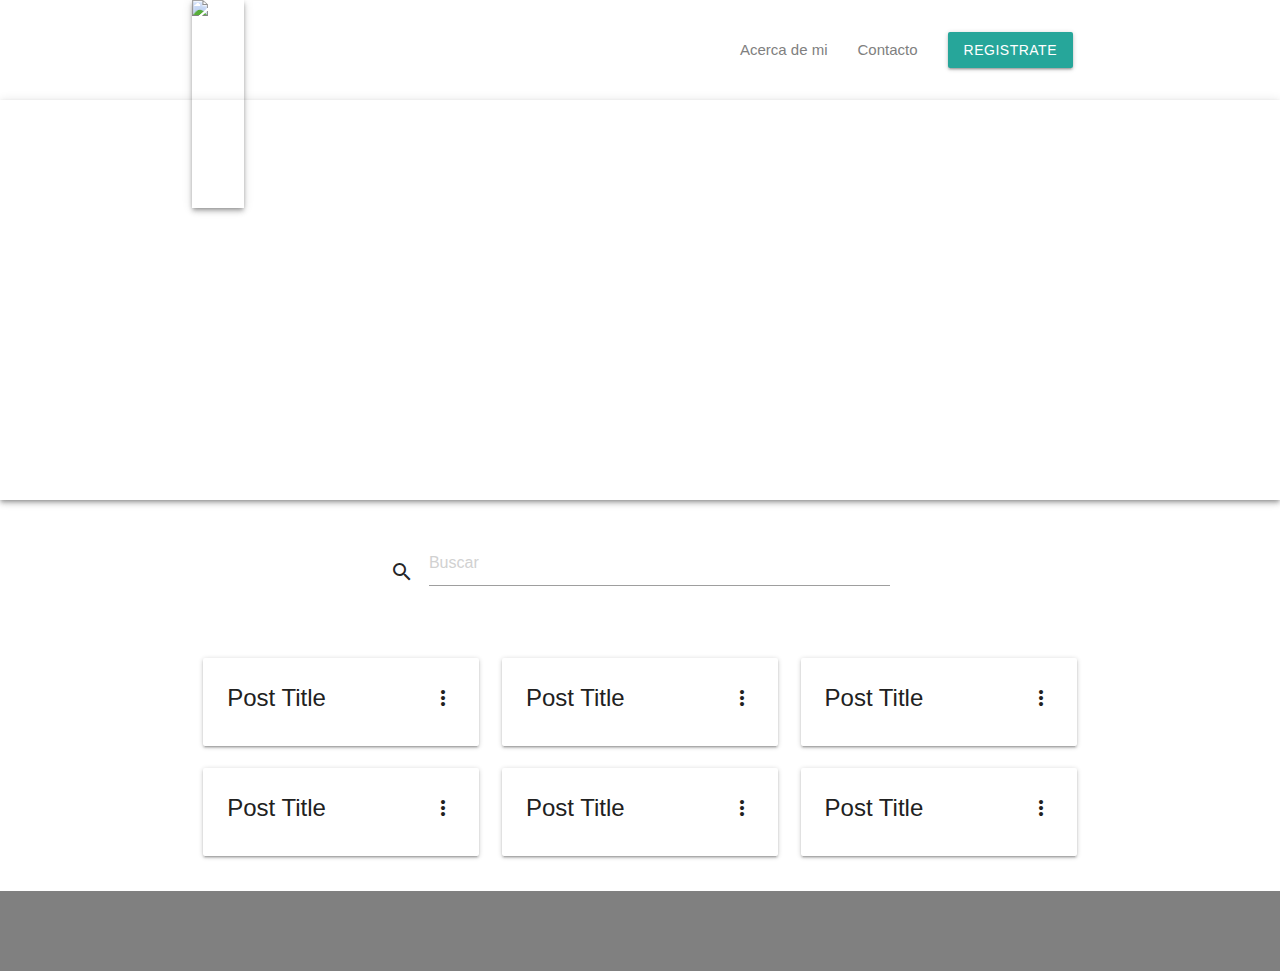
==== index.html @ 80a78614 "Update url register" ====
<!DOCTYPE html>
<html lang="es">
    <head>
        <meta charset="UTF-8">
        <meta name="viewport" content="width=device-width, initial-scale=1.0">
        <meta http-equiv="X-UA-Compatible" content="ie=edge">
        <title>Blog Personal</title>
        <!--Import Google Icon Font-->
        <link href="https://fonts.googleapis.com/icon?family=Material+Icons" rel="stylesheet">
        <!-- Compiled and minified CSS -->
        <link rel="stylesheet" href="https://cdnjs.cloudflare.com/ajax/libs/materialize/1.0.0/css/materialize.min.css">
        <link rel="stylesheet" href="css/estilos.css">
    </head>
    <body>

        <i class="icon-menu burger-button" id="burger-menu"></i> 

        <header>
            <nav class="container">
                <a href="" class="brand-logo valign-wrapper">
                    <img class="responsive-img left z-depth-2" src="assets/img/Logo.jpg" alt="logo del blog">
                </a>
                <ul class="right valign-wrapper">
                    <li>
                        <a href="">Acerca de mi</a>
                    </li>
                    <li>
                        <a href="">Contacto</a>
                    </li>
                    <li>
                        <a class="btn" href="registro.html">Registrate</a>
                    </li>
                </ul>
            </nav>
            <section class="header-main-pic z-depth-2"></section>
        </header>
        <main class="container">
            <section>
                <div class="section">
                    <div class="row">
                        <div class="col m7 input-field input-container">
                            <i class="material-icons">search</i>
                            <input id="search" type="text" placeholder="Buscar">
                        </div>
                    </div>
                </div>
            </section>
            <section>
                <div class="row">
                    <article class="col s12 m6 l4">
                        <div class="card">
                            <div class="card-image waves-effect waves-block waves-light">
                                <img class="activator" src="assets/img/card1.jpg" alt="">
                            </div>
                            <div class="card-content">
                                <span class="card-title grey-text activator text-darken-4">Post Title<i class="material-icons right">more_vert</i></span>
                            </div>
                            <div class="card-reveal icon-close">
                                <span class="card-title grey-text text-darken-4">Post Title <i class="material-icons right">close</i></span>
                                <p>Lorem ipsum dolor sit amet, consectetur adipisicing elit. Inventore sit, consequatur atque unde laudantium incidunt dicta voluptatem similique cum tempora et nulla alias ea eius reiciendis odio maiores. Recusandae, laborum!</p>
                                <a class="waves-effect waves-teal btn-flat teal lighten-5 right" href="post.html">Ir</a>
                            </div>
                        </div>
                    </article>
                    <article class="col s12 m6 l4">
                        <div class="card">
                            <div class="card-image waves-effect waves-block waves-light">
                                <img class="activator" src="assets/img/card2.jpg" alt="">
                            </div>
                            <div class="card-content">
                                <span class="card-title grey-text activator text-darken-4">Post Title<i class="material-icons right">more_vert</i></span>
                            </div>
                            <div class="card-reveal icon-close">
                                <span class="card-title grey-text text-darken-4">Post Title <i class="material-icons right">close</i></span>
                                <p>Lorem ipsum dolor sit amet, consectetur adipisicing elit. Inventore sit, consequatur atque unde laudantium incidunt dicta voluptatem similique cum tempora et nulla alias ea eius reiciendis odio maiores. Recusandae, laborum!</p>
                                <a class="waves-effect waves-teal btn-flat teal lighten-5 right" href="post.html">Ir</a>
                            </div>
                        </div>
                    </article>
                    <article class="col s12 m6 l4">
                        <div class="card">
                            <div class="card-image waves-effect waves-block waves-light">
                                <img class="activator" src="assets/img/card3.jpg" alt="">
                            </div>
                            <div class="card-content">
                                <span class="card-title grey-text activator text-darken-4">Post Title<i class="material-icons right">more_vert</i></span>
                            </div>
                            <div class="card-reveal icon-close">
                                <span class="card-title grey-text text-darken-4">Post Title <i class="material-icons right">close</i></span>
                                <p>Lorem ipsum dolor sit amet, consectetur adipisicing elit. Inventore sit, consequatur atque unde laudantium incidunt dicta voluptatem similique cum tempora et nulla alias ea eius reiciendis odio maiores. Recusandae, laborum!</p>
                                <a class="waves-effect waves-teal btn-flat teal lighten-5 right" href="post.html">Ir</a>
                            </div>
                        </div>
                    </article>
                    <article class="col s12 m6 l4">
                        <div class="card">
                            <div class="card-image waves-effect waves-block waves-light">
                                <img class="activator" src="assets/img/card4.jpg" alt="">
                            </div>
                            <div class="card-content">
                                <span class="card-title grey-text activator text-darken-4">Post Title<i class="material-icons right">more_vert</i></span>
                            </div>
                            <div class="card-reveal icon-close">
                                <span class="card-title grey-text text-darken-4">Post Title <i class="material-icons right">close</i></span>
                                <p>Lorem ipsum dolor sit amet, consectetur adipisicing elit. Inventore sit, consequatur atque unde laudantium incidunt dicta voluptatem similique cum tempora et nulla alias ea eius reiciendis odio maiores. Recusandae, laborum!</p>
                                <a class="waves-effect waves-teal btn-flat teal lighten-5 right" href="post.html">Ir</a>
                            </div>
                        </div>
                    </article>
                    <article class="col s12 m6 l4">
                        <div class="card">
                            <div class="card-image waves-effect waves-block waves-light">
                                <img class="activator" src="assets/img/card5.jpg" alt="">
                            </div>
                            <div class="card-content">
                                <span class="card-title grey-text activator text-darken-4">Post Title<i class="material-icons right">more_vert</i></span>
                            </div>
                            <div class="card-reveal icon-close">
                                <span class="card-title grey-text text-darken-4">Post Title <i class="material-icons right">close</i></span>
                                <p>Lorem ipsum dolor sit amet, consectetur adipisicing elit. Inventore sit, consequatur atque unde laudantium incidunt dicta voluptatem similique cum tempora et nulla alias ea eius reiciendis odio maiores. Recusandae, laborum!</p>
                                <a class="waves-effect waves-teal btn-flat teal lighten-5 right" href="post.html">Ir</a>
                            </div>
                        </div>
                    </article>
                    <article class="col s12 m6 l4">
                        <div class="card">
                            <div class="card-image waves-effect waves-block waves-light">
                                <img class="activator" src="assets/img/card6.jpg" alt="">
                            </div>
                            <div class="card-content">
                                <span class="card-title grey-text activator text-darken-4">Post Title<i class="material-icons right">more_vert</i></span>
                            </div>
                            <div class="card-reveal icon-close">
                                <span class="card-title grey-text text-darken-4">Post Title <i class="material-icons right">close</i></span>
                                <p>Lorem ipsum dolor sit amet, consectetur adipisicing elit. Inventore sit, consequatur atque unde laudantium incidunt dicta voluptatem similique cum tempora et nulla alias ea eius reiciendis odio maiores. Recusandae, laborum!</p>
                                <a class="waves-effect waves-teal btn-flat teal lighten-5 right" href="post.html">Ir</a>
                            </div>
                        </div>
                    </article>
                </div>
            </section>
        </main>
        <footer class="page-footer">

        </footer>

        <!-- Compiled and minified JavaScript -->
        <script src="https://cdnjs.cloudflare.com/ajax/libs/materialize/1.0.0/js/materialize.min.js"></script>
    </body>
</html>
---- css/estilos.css ----
body {
    margin: 0px;
    padding: 0px;
    display: flex;
    min-height: 100vh;
    flex-direction: column;
}

header {
    height: 500px;
}

header nav {
    height: 100px;
    background: white;
    box-shadow: none;
}

nav .brand-logo {
    height: 100px;
    left: 15%;

}

nav .brand-logo img {
    width: 52px;
}

header nav ul {
    height: 100px;
}

header ul a {
    color: grey;
}

.header-main-pic {
    width: 100%;
    height: 400px;
    background-image: url('../assets/img/Banner.jpg');
    background-repeat: no-repeat;
    background-position: center;
    background-size: cover;
}

.input-field.input-container {
    height: 100px;
    float: none;
    display: flex;
    margin: 0 auto;
}

.input-field > #search {
    margin-top: 25px;
}

.input-container i {
    margin-top: 45px;
    margin-right: 15px;
}

footer.page-footer {
    height: 80px;
    background: grey;
    bottom: 0;
}


/* Post.html */

.post-pic {
    width: 100%;
    height: 400px;
    background-image: url('https://picsum.photos/1000/400');
    background-repeat: no-repeat;
    background-position: center;
    background-size: cover;
}


/* Registro */

.registro-titulo {
    margin-top: 80px;
}

.registro-header {
    height: 400px;
}
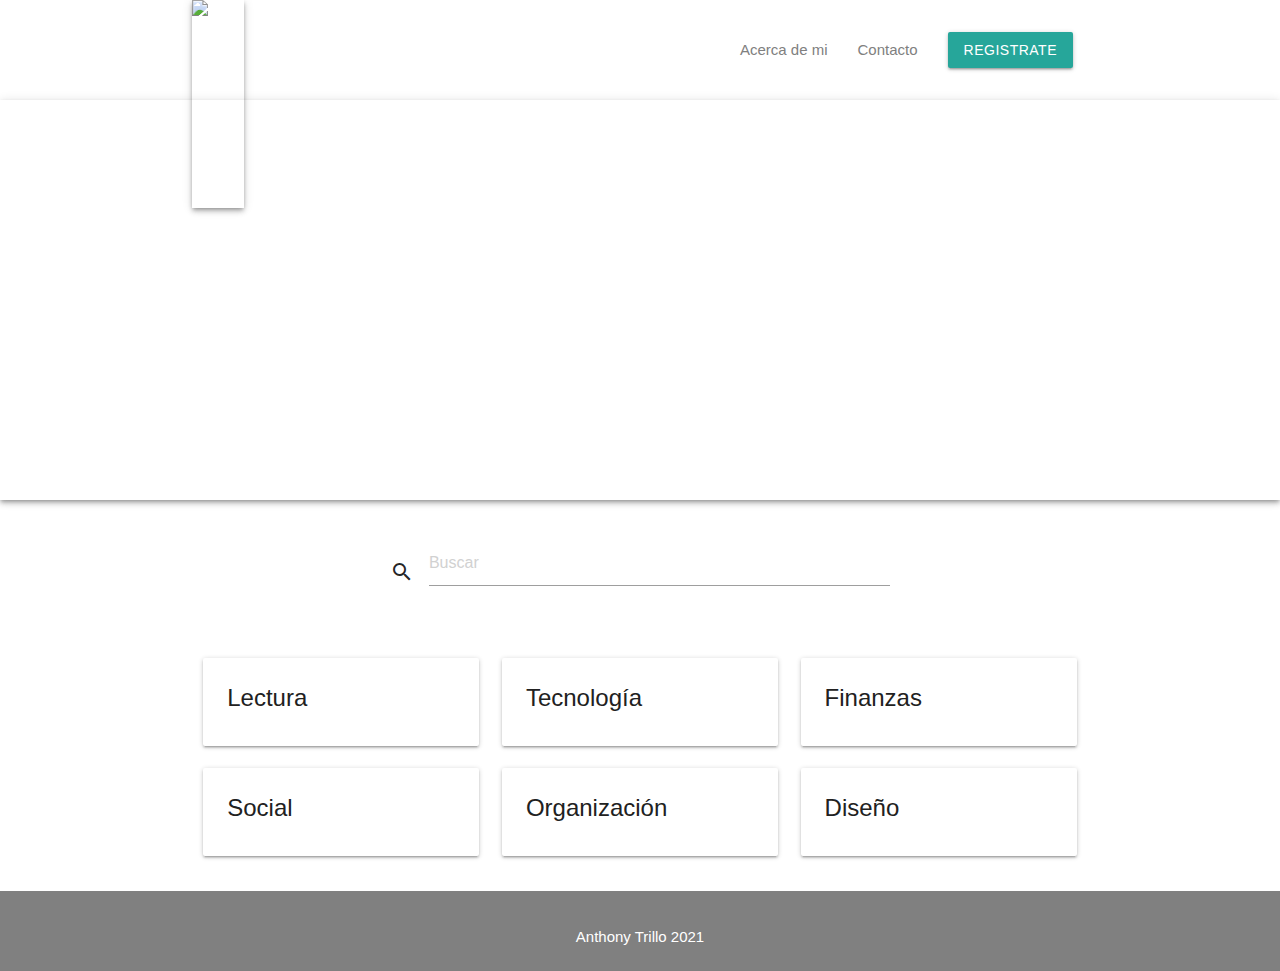
==== commit 0218afbf: "update" ====
--- a/index.html
+++ b/index.html
@@ -17,18 +17,18 @@
 
         <header>
             <nav class="container">
-                <a href="" class="brand-logo valign-wrapper">
+                <a href="index.html" class="brand-logo valign-wrapper">
                     <img class="responsive-img left z-depth-2" src="assets/img/Logo.jpg" alt="logo del blog">
                 </a>
                 <ul class="right valign-wrapper">
                     <li>
-                        <a href="">Acerca de mi</a>
+                        <a href="about.html">Acerca de mi</a>
                     </li>
                     <li>
-                        <a href="">Contacto</a>
+                        <a href="contact.html">Contacto</a>
                     </li>
                     <li>
-                        <a class="btn" href="registro.html">Registrate</a>
+                        <a class="btn" href="register.html">Registrate</a>
                     </li>
                 </ul>
             </nav>
@@ -40,100 +40,100 @@
                     <div class="row">
                         <div class="col m7 input-field input-container">
                             <i class="material-icons">search</i>
-                            <input id="search" type="text" placeholder="Buscar">
+                            <input id="search" class="search" type="search" placeholder="Buscar">
                         </div>
                     </div>
                 </div>
             </section>
             <section>
                 <div class="row">
-                    <article class="col s12 m6 l4">
+                    <article class="col s12 m6 l4 card-container">
                         <div class="card">
                             <div class="card-image waves-effect waves-block waves-light">
                                 <img class="activator" src="assets/img/card1.jpg" alt="">
                             </div>
                             <div class="card-content">
-                                <span class="card-title grey-text activator text-darken-4">Post Title<i class="material-icons right">more_vert</i></span>
+                                <span class="card-title grey-text activator text-darken-4">Lectura<i class="material-icons right"></i></span>
                             </div>
                             <div class="card-reveal icon-close">
-                                <span class="card-title grey-text text-darken-4">Post Title <i class="material-icons right">close</i></span>
-                                <p>Lorem ipsum dolor sit amet, consectetur adipisicing elit. Inventore sit, consequatur atque unde laudantium incidunt dicta voluptatem similique cum tempora et nulla alias ea eius reiciendis odio maiores. Recusandae, laborum!</p>
-                                <a class="waves-effect waves-teal btn-flat teal lighten-5 right" href="post.html">Ir</a>
+                                <span class="card-title grey-text text-darken-4"><i class="material-icons right"></i></span>
+                                <p></p>
+                                <a class="waves-effect waves-teal btn-flat teal lighten-5 right" href="post.html"></a>
                             </div>
                         </div>
                     </article>
-                    <article class="col s12 m6 l4">
+                    <article class="col s12 m6 l4 card-container">
                         <div class="card">
                             <div class="card-image waves-effect waves-block waves-light">
                                 <img class="activator" src="assets/img/card2.jpg" alt="">
                             </div>
                             <div class="card-content">
-                                <span class="card-title grey-text activator text-darken-4">Post Title<i class="material-icons right">more_vert</i></span>
+                                <span class="card-title grey-text activator text-darken-4">Tecnología<i class="material-icons right"></i></span>
                             </div>
                             <div class="card-reveal icon-close">
-                                <span class="card-title grey-text text-darken-4">Post Title <i class="material-icons right">close</i></span>
-                                <p>Lorem ipsum dolor sit amet, consectetur adipisicing elit. Inventore sit, consequatur atque unde laudantium incidunt dicta voluptatem similique cum tempora et nulla alias ea eius reiciendis odio maiores. Recusandae, laborum!</p>
-                                <a class="waves-effect waves-teal btn-flat teal lighten-5 right" href="post.html">Ir</a>
+                                <span class="card-title grey-text text-darken-4"><i class="material-icons right"></i></span>
+                                <p></p>
+                                <a class="waves-effect waves-teal btn-flat teal lighten-5 right" href="post.html"></a>
                             </div>
                         </div>
                     </article>
-                    <article class="col s12 m6 l4">
+                    <article class="col s12 m6 l4 card-container">
                         <div class="card">
                             <div class="card-image waves-effect waves-block waves-light">
                                 <img class="activator" src="assets/img/card3.jpg" alt="">
                             </div>
                             <div class="card-content">
-                                <span class="card-title grey-text activator text-darken-4">Post Title<i class="material-icons right">more_vert</i></span>
+                                <span class="card-title grey-text activator text-darken-4">Finanzas<i class="material-icons right"></i></span>
                             </div>
                             <div class="card-reveal icon-close">
-                                <span class="card-title grey-text text-darken-4">Post Title <i class="material-icons right">close</i></span>
-                                <p>Lorem ipsum dolor sit amet, consectetur adipisicing elit. Inventore sit, consequatur atque unde laudantium incidunt dicta voluptatem similique cum tempora et nulla alias ea eius reiciendis odio maiores. Recusandae, laborum!</p>
+                                <span class="card-title grey-text text-darken-4"><i class="material-icons right"></i></span>
+                                <p></p>
                                 <a class="waves-effect waves-teal btn-flat teal lighten-5 right" href="post.html">Ir</a>
                             </div>
                         </div>
                     </article>
-                    <article class="col s12 m6 l4">
+                    <article class="col s12 m6 l4 card-container">
                         <div class="card">
                             <div class="card-image waves-effect waves-block waves-light">
                                 <img class="activator" src="assets/img/card4.jpg" alt="">
                             </div>
                             <div class="card-content">
-                                <span class="card-title grey-text activator text-darken-4">Post Title<i class="material-icons right">more_vert</i></span>
+                                <span class="card-title grey-text activator text-darken-4">Social<i class="material-icons right"></i></span>
                             </div>
                             <div class="card-reveal icon-close">
-                                <span class="card-title grey-text text-darken-4">Post Title <i class="material-icons right">close</i></span>
-                                <p>Lorem ipsum dolor sit amet, consectetur adipisicing elit. Inventore sit, consequatur atque unde laudantium incidunt dicta voluptatem similique cum tempora et nulla alias ea eius reiciendis odio maiores. Recusandae, laborum!</p>
-                                <a class="waves-effect waves-teal btn-flat teal lighten-5 right" href="post.html">Ir</a>
+                                <span class="card-title grey-text text-darken-4"><i class="material-icons right"></i></span>
+                                <p></p>
+                                <a class="waves-effect waves-teal btn-flat teal lighten-5 right" href="post.html"></a>
                             </div>
                         </div>
                     </article>
-                    <article class="col s12 m6 l4">
+                    <article class="col s12 m6 l4 card-container">
                         <div class="card">
                             <div class="card-image waves-effect waves-block waves-light">
                                 <img class="activator" src="assets/img/card5.jpg" alt="">
                             </div>
                             <div class="card-content">
-                                <span class="card-title grey-text activator text-darken-4">Post Title<i class="material-icons right">more_vert</i></span>
+                                <span class="card-title grey-text activator text-darken-4">Organización<i class="material-icons right"></i></span>
                             </div>
                             <div class="card-reveal icon-close">
-                                <span class="card-title grey-text text-darken-4">Post Title <i class="material-icons right">close</i></span>
-                                <p>Lorem ipsum dolor sit amet, consectetur adipisicing elit. Inventore sit, consequatur atque unde laudantium incidunt dicta voluptatem similique cum tempora et nulla alias ea eius reiciendis odio maiores. Recusandae, laborum!</p>
-                                <a class="waves-effect waves-teal btn-flat teal lighten-5 right" href="post.html">Ir</a>
+                                <span class="card-title grey-text text-darken-4"><i class="material-icons right"></i></span>
+                                <p></p>
+                                <a class="waves-effect waves-teal btn-flat teal lighten-5 right" href="post.html"></a>
                             </div>
                         </div>
                     </article>
-                    <article class="col s12 m6 l4">
+                    <article class="col s12 m6 l4 card-container">
                         <div class="card">
                             <div class="card-image waves-effect waves-block waves-light">
                                 <img class="activator" src="assets/img/card6.jpg" alt="">
                             </div>
                             <div class="card-content">
-                                <span class="card-title grey-text activator text-darken-4">Post Title<i class="material-icons right">more_vert</i></span>
+                                <span class="card-title grey-text activator text-darken-4">Diseño<i class="material-icons right"></i></span>
                             </div>
                             <div class="card-reveal icon-close">
-                                <span class="card-title grey-text text-darken-4">Post Title <i class="material-icons right">close</i></span>
-                                <p>Lorem ipsum dolor sit amet, consectetur adipisicing elit. Inventore sit, consequatur atque unde laudantium incidunt dicta voluptatem similique cum tempora et nulla alias ea eius reiciendis odio maiores. Recusandae, laborum!</p>
-                                <a class="waves-effect waves-teal btn-flat teal lighten-5 right" href="post.html">Ir</a>
+                                <span class="card-title grey-text text-darken-4"><i class="material-icons right"></i></span>
+                                <p></p>
+                                <a class="waves-effect waves-teal btn-flat teal lighten-5 right" href="post.html"></a>
                             </div>
                         </div>
                     </article>
@@ -141,10 +141,13 @@
             </section>
         </main>
         <footer class="page-footer">
-
+            <p>Anthony Trillo 2021</p>
         </footer>
 
         <!-- Compiled and minified JavaScript -->
         <script src="https://cdnjs.cloudflare.com/ajax/libs/materialize/1.0.0/js/materialize.min.js"></script>
+        <script src="https://code.jquery.com/jquery-3.5.1.min.js"></script>
+        <script src="SearchPosts.js" type="module"></script>
+        <script src="Dom.js" type="module"></script>
     </body>
 </html>--- a/css/estilos.css
+++ b/css/estilos.css
@@ -63,6 +63,7 @@
     height: 80px;
     background: grey;
     bottom: 0;
+    text-align: center;
 }
 
 
@@ -87,3 +88,16 @@
 .registro-header {
     height: 400px;
 }
+
+.contact {
+    background: #fafafa;
+    height: 500px;
+    display: flex;
+    align-items: center;
+    justify-content: space-between;
+    flex-wrap: wrap;
+}
+
+.filter {
+    display: none;
+}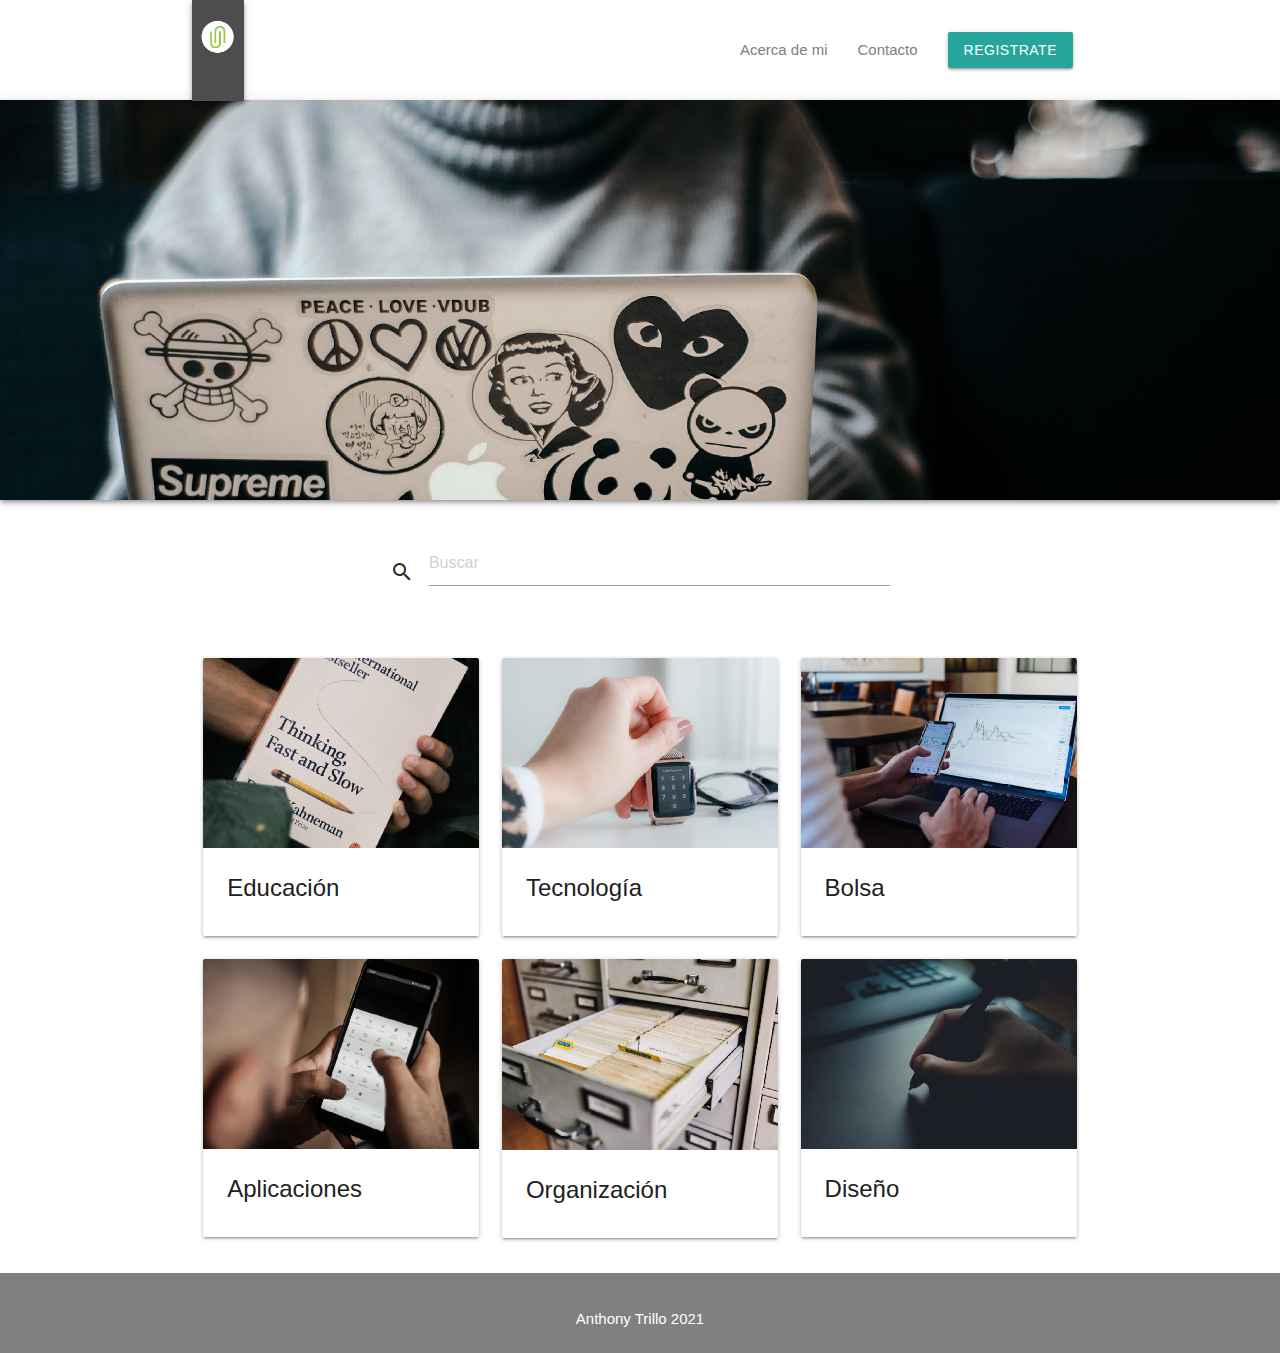
==== commit 4e91560b: "update" ====
--- a/index.html
+++ b/index.html
@@ -9,7 +9,7 @@
         <link href="https://fonts.googleapis.com/icon?family=Material+Icons" rel="stylesheet">
         <!-- Compiled and minified CSS -->
         <link rel="stylesheet" href="https://cdnjs.cloudflare.com/ajax/libs/materialize/1.0.0/css/materialize.min.css">
-        <link rel="stylesheet" href="css/estilos.css">
+        <link rel="stylesheet" href="../src/css/styles.css">
     </head>
     <body>
 
@@ -18,7 +18,7 @@
         <header>
             <nav class="container">
                 <a href="index.html" class="brand-logo valign-wrapper">
-                    <img class="responsive-img left z-depth-2" src="assets/img/Logo.jpg" alt="logo del blog">
+                    <img class="responsive-img left z-depth-2" src="../src/assets/img/Logo.jpg" alt="logo del blog">
                 </a>
                 <ul class="right valign-wrapper">
                     <li>
@@ -50,13 +50,13 @@
                     <article class="col s12 m6 l4 card-container">
                         <div class="card">
                             <div class="card-image waves-effect waves-block waves-light">
-                                <img class="activator" src="assets/img/card1.jpg" alt="">
+                                <img class="activator" src="../src/assets/img/card1.jpg" alt="">
                             </div>
                             <div class="card-content">
-                                <span class="card-title grey-text activator text-darken-4">Lectura<i class="material-icons right"></i></span>
+                                <span class="card-title grey-text activator text-darken-4">Educación<i class="material-icons right"></i></span>
                             </div>
                             <div class="card-reveal icon-close">
-                                <span class="card-title grey-text text-darken-4"><i class="material-icons right"></i></span>
+                                <span class="card-title grey-text text-darken-4">Educación<i class="material-icons right"></i></span>
                                 <p></p>
                                 <a class="waves-effect waves-teal btn-flat teal lighten-5 right" href="post.html"></a>
                             </div>
@@ -65,13 +65,13 @@
                     <article class="col s12 m6 l4 card-container">
                         <div class="card">
                             <div class="card-image waves-effect waves-block waves-light">
-                                <img class="activator" src="assets/img/card2.jpg" alt="">
+                                <img class="activator" src="../src/assets/img/card2.jpg" alt="">
                             </div>
                             <div class="card-content">
                                 <span class="card-title grey-text activator text-darken-4">Tecnología<i class="material-icons right"></i></span>
                             </div>
                             <div class="card-reveal icon-close">
-                                <span class="card-title grey-text text-darken-4"><i class="material-icons right"></i></span>
+                                <span class="card-title grey-text text-darken-4">Tecnología<i class="material-icons right"></i></span>
                                 <p></p>
                                 <a class="waves-effect waves-teal btn-flat teal lighten-5 right" href="post.html"></a>
                             </div>
@@ -80,28 +80,13 @@
                     <article class="col s12 m6 l4 card-container">
                         <div class="card">
                             <div class="card-image waves-effect waves-block waves-light">
-                                <img class="activator" src="assets/img/card3.jpg" alt="">
+                                <img class="activator" src="../src/assets/img/card3.jpg" alt="">
                             </div>
                             <div class="card-content">
-                                <span class="card-title grey-text activator text-darken-4">Finanzas<i class="material-icons right"></i></span>
+                                <span class="card-title grey-text activator text-darken-4">Bolsa<i class="material-icons right"></i></span>
                             </div>
                             <div class="card-reveal icon-close">
-                                <span class="card-title grey-text text-darken-4"><i class="material-icons right"></i></span>
-                                <p></p>
-                                <a class="waves-effect waves-teal btn-flat teal lighten-5 right" href="post.html">Ir</a>
-                            </div>
-                        </div>
-                    </article>
-                    <article class="col s12 m6 l4 card-container">
-                        <div class="card">
-                            <div class="card-image waves-effect waves-block waves-light">
-                                <img class="activator" src="assets/img/card4.jpg" alt="">
-                            </div>
-                            <div class="card-content">
-                                <span class="card-title grey-text activator text-darken-4">Social<i class="material-icons right"></i></span>
-                            </div>
-                            <div class="card-reveal icon-close">
-                                <span class="card-title grey-text text-darken-4"><i class="material-icons right"></i></span>
+                                <span class="card-title grey-text text-darken-4">Bolsa<i class="material-icons right"></i></span>
                                 <p></p>
                                 <a class="waves-effect waves-teal btn-flat teal lighten-5 right" href="post.html"></a>
                             </div>
@@ -110,13 +95,13 @@
                     <article class="col s12 m6 l4 card-container">
                         <div class="card">
                             <div class="card-image waves-effect waves-block waves-light">
-                                <img class="activator" src="assets/img/card5.jpg" alt="">
+                                <img class="activator" src="../src/assets/img/card4.jpg" alt="">
                             </div>
                             <div class="card-content">
-                                <span class="card-title grey-text activator text-darken-4">Organización<i class="material-icons right"></i></span>
+                                <span class="card-title grey-text activator text-darken-4">Aplicaciones<i class="material-icons right"></i></span>
                             </div>
                             <div class="card-reveal icon-close">
-                                <span class="card-title grey-text text-darken-4"><i class="material-icons right"></i></span>
+                                <span class="card-title grey-text text-darken-4">Aplicaciones<i class="material-icons right"></i></span>
                                 <p></p>
                                 <a class="waves-effect waves-teal btn-flat teal lighten-5 right" href="post.html"></a>
                             </div>
@@ -125,13 +110,28 @@
                     <article class="col s12 m6 l4 card-container">
                         <div class="card">
                             <div class="card-image waves-effect waves-block waves-light">
-                                <img class="activator" src="assets/img/card6.jpg" alt="">
+                                <img class="activator" src="../src/assets/img/card5.jpg" alt="">
+                            </div>
+                            <div class="card-content">
+                                <span class="card-title grey-text activator text-darken-4">Organización<i class="material-icons right"></i></span>
+                            </div>
+                            <div class="card-reveal icon-close">
+                                <span class="card-title grey-text text-darken-4">Organización<i class="material-icons right"></i></span>
+                                <p></p>
+                                <a class="waves-effect waves-teal btn-flat teal lighten-5 right" href="post.html"></a>
+                            </div>
+                        </div>
+                    </article>
+                    <article class="col s12 m6 l4 card-container">
+                        <div class="card">
+                            <div class="card-image waves-effect waves-block waves-light">
+                                <img class="activator" src="../src/assets/img/card6.jpg" alt="">
                             </div>
                             <div class="card-content">
                                 <span class="card-title grey-text activator text-darken-4">Diseño<i class="material-icons right"></i></span>
                             </div>
                             <div class="card-reveal icon-close">
-                                <span class="card-title grey-text text-darken-4"><i class="material-icons right"></i></span>
+                                <span class="card-title grey-text text-darken-4">Diseño<i class="material-icons right"></i></span>
                                 <p></p>
                                 <a class="waves-effect waves-teal btn-flat teal lighten-5 right" href="post.html"></a>
                             </div>
@@ -146,7 +146,6 @@
 
         <!-- Compiled and minified JavaScript -->
         <script src="https://cdnjs.cloudflare.com/ajax/libs/materialize/1.0.0/js/materialize.min.js"></script>
-        <script src="https://code.jquery.com/jquery-3.5.1.min.js"></script>
         <script src="SearchPosts.js" type="module"></script>
         <script src="Dom.js" type="module"></script>
     </body>
--- a/src/css/styles.css
+++ b/src/css/styles.css
@@ -0,0 +1,103 @@
+body {
+    margin: 0px;
+    padding: 0px;
+    display: flex;
+    min-height: 100vh;
+    flex-direction: column;
+}
+
+header {
+    height: 500px;
+}
+
+header nav {
+    height: 100px;
+    background: white;
+    box-shadow: none;
+}
+
+nav .brand-logo {
+    height: 100px;
+    left: 15%;
+
+}
+
+nav .brand-logo img {
+    width: 52px;
+}
+
+header nav ul {
+    height: 100px;
+}
+
+header ul a {
+    color: grey;
+}
+
+.header-main-pic {
+    width: 100%;
+    height: 400px;
+    background-image: url('../assets/img/Banner.jpg');
+    background-repeat: no-repeat;
+    background-position: center;
+    background-size: cover;
+}
+
+.input-field.input-container {
+    height: 100px;
+    float: none;
+    display: flex;
+    margin: 0 auto;
+}
+
+.input-field > #search {
+    margin-top: 25px;
+}
+
+.input-container i {
+    margin-top: 45px;
+    margin-right: 15px;
+}
+
+footer.page-footer {
+    height: 80px;
+    background: grey;
+    bottom: 0;
+    text-align: center;
+}
+
+
+/* Post.html */
+
+.post-pic {
+    width: 100%;
+    height: 400px;
+    background-image: url('https://picsum.photos/1000/400');
+    background-repeat: no-repeat;
+    background-position: center;
+    background-size: cover;
+}
+
+
+/* Registro */
+
+.registro-titulo {
+    margin-top: 80px;
+}
+
+.registro-header {
+    height: 400px;
+}
+
+.contact {
+    background: #fafafa;
+    height: 500px;
+    display: flex;
+    align-items: center;
+    justify-content: space-between;
+    flex-wrap: wrap;
+}
+
+.filter{
+    display: none;
+}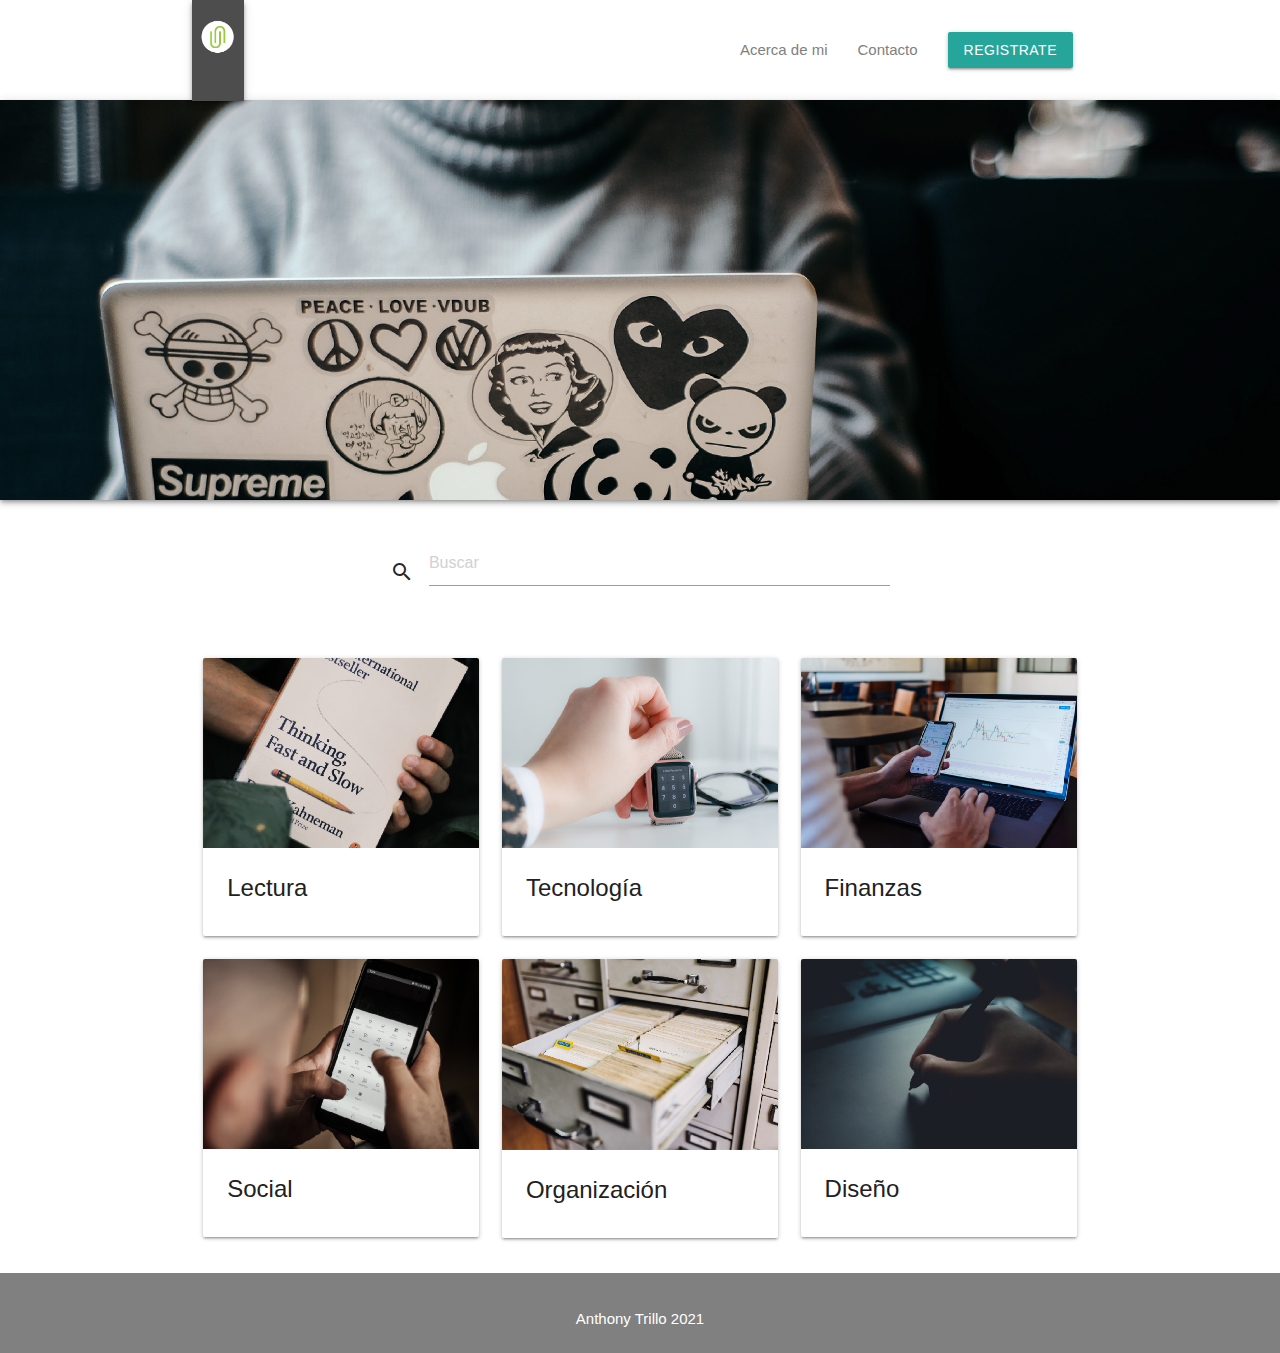
==== commit 302b10aa: "." ====
--- a/index.html
+++ b/index.html
@@ -9,7 +9,7 @@
         <link href="https://fonts.googleapis.com/icon?family=Material+Icons" rel="stylesheet">
         <!-- Compiled and minified CSS -->
         <link rel="stylesheet" href="https://cdnjs.cloudflare.com/ajax/libs/materialize/1.0.0/css/materialize.min.css">
-        <link rel="stylesheet" href="../src/css/styles.css">
+        <link rel="stylesheet" href="css/styles.css">
     </head>
     <body>
 
@@ -18,7 +18,7 @@
         <header>
             <nav class="container">
                 <a href="index.html" class="brand-logo valign-wrapper">
-                    <img class="responsive-img left z-depth-2" src="../src/assets/img/Logo.jpg" alt="logo del blog">
+                    <img class="responsive-img left z-depth-2" src="assets/img/Logo.jpg" alt="logo del blog">
                 </a>
                 <ul class="right valign-wrapper">
                     <li>
@@ -50,13 +50,13 @@
                     <article class="col s12 m6 l4 card-container">
                         <div class="card">
                             <div class="card-image waves-effect waves-block waves-light">
-                                <img class="activator" src="../src/assets/img/card1.jpg" alt="">
+                                <img class="activator" src="assets/img/card1.jpg" alt="">
                             </div>
                             <div class="card-content">
-                                <span class="card-title grey-text activator text-darken-4">Educación<i class="material-icons right"></i></span>
+                                <span class="card-title grey-text activator text-darken-4">Lectura<i class="material-icons right"></i></span>
                             </div>
                             <div class="card-reveal icon-close">
-                                <span class="card-title grey-text text-darken-4">Educación<i class="material-icons right"></i></span>
+                                <span class="card-title grey-text text-darken-4"><i class="material-icons right"></i></span>
                                 <p></p>
                                 <a class="waves-effect waves-teal btn-flat teal lighten-5 right" href="post.html"></a>
                             </div>
@@ -65,13 +65,13 @@
                     <article class="col s12 m6 l4 card-container">
                         <div class="card">
                             <div class="card-image waves-effect waves-block waves-light">
-                                <img class="activator" src="../src/assets/img/card2.jpg" alt="">
+                                <img class="activator" src="assets/img/card2.jpg" alt="">
                             </div>
                             <div class="card-content">
                                 <span class="card-title grey-text activator text-darken-4">Tecnología<i class="material-icons right"></i></span>
                             </div>
                             <div class="card-reveal icon-close">
-                                <span class="card-title grey-text text-darken-4">Tecnología<i class="material-icons right"></i></span>
+                                <span class="card-title grey-text text-darken-4"><i class="material-icons right"></i></span>
                                 <p></p>
                                 <a class="waves-effect waves-teal btn-flat teal lighten-5 right" href="post.html"></a>
                             </div>
@@ -80,13 +80,28 @@
                     <article class="col s12 m6 l4 card-container">
                         <div class="card">
                             <div class="card-image waves-effect waves-block waves-light">
-                                <img class="activator" src="../src/assets/img/card3.jpg" alt="">
+                                <img class="activator" src="assets/img/card3.jpg" alt="">
                             </div>
                             <div class="card-content">
-                                <span class="card-title grey-text activator text-darken-4">Bolsa<i class="material-icons right"></i></span>
+                                <span class="card-title grey-text activator text-darken-4">Finanzas<i class="material-icons right"></i></span>
                             </div>
                             <div class="card-reveal icon-close">
-                                <span class="card-title grey-text text-darken-4">Bolsa<i class="material-icons right"></i></span>
+                                <span class="card-title grey-text text-darken-4"><i class="material-icons right"></i></span>
+                                <p></p>
+                                <a class="waves-effect waves-teal btn-flat teal lighten-5 right" href="post.html">Ir</a>
+                            </div>
+                        </div>
+                    </article>
+                    <article class="col s12 m6 l4 card-container">
+                        <div class="card">
+                            <div class="card-image waves-effect waves-block waves-light">
+                                <img class="activator" src="assets/img/card4.jpg" alt="">
+                            </div>
+                            <div class="card-content">
+                                <span class="card-title grey-text activator text-darken-4">Social<i class="material-icons right"></i></span>
+                            </div>
+                            <div class="card-reveal icon-close">
+                                <span class="card-title grey-text text-darken-4"><i class="material-icons right"></i></span>
                                 <p></p>
                                 <a class="waves-effect waves-teal btn-flat teal lighten-5 right" href="post.html"></a>
                             </div>
@@ -95,13 +110,13 @@
                     <article class="col s12 m6 l4 card-container">
                         <div class="card">
                             <div class="card-image waves-effect waves-block waves-light">
-                                <img class="activator" src="../src/assets/img/card4.jpg" alt="">
+                                <img class="activator" src="assets/img/card5.jpg" alt="">
                             </div>
                             <div class="card-content">
-                                <span class="card-title grey-text activator text-darken-4">Aplicaciones<i class="material-icons right"></i></span>
+                                <span class="card-title grey-text activator text-darken-4">Organización<i class="material-icons right"></i></span>
                             </div>
                             <div class="card-reveal icon-close">
-                                <span class="card-title grey-text text-darken-4">Aplicaciones<i class="material-icons right"></i></span>
+                                <span class="card-title grey-text text-darken-4"><i class="material-icons right"></i></span>
                                 <p></p>
                                 <a class="waves-effect waves-teal btn-flat teal lighten-5 right" href="post.html"></a>
                             </div>
@@ -110,28 +125,13 @@
                     <article class="col s12 m6 l4 card-container">
                         <div class="card">
                             <div class="card-image waves-effect waves-block waves-light">
-                                <img class="activator" src="../src/assets/img/card5.jpg" alt="">
-                            </div>
-                            <div class="card-content">
-                                <span class="card-title grey-text activator text-darken-4">Organización<i class="material-icons right"></i></span>
-                            </div>
-                            <div class="card-reveal icon-close">
-                                <span class="card-title grey-text text-darken-4">Organización<i class="material-icons right"></i></span>
-                                <p></p>
-                                <a class="waves-effect waves-teal btn-flat teal lighten-5 right" href="post.html"></a>
-                            </div>
-                        </div>
-                    </article>
-                    <article class="col s12 m6 l4 card-container">
-                        <div class="card">
-                            <div class="card-image waves-effect waves-block waves-light">
-                                <img class="activator" src="../src/assets/img/card6.jpg" alt="">
+                                <img class="activator" src="assets/img/card6.jpg" alt="">
                             </div>
                             <div class="card-content">
                                 <span class="card-title grey-text activator text-darken-4">Diseño<i class="material-icons right"></i></span>
                             </div>
                             <div class="card-reveal icon-close">
-                                <span class="card-title grey-text text-darken-4">Diseño<i class="material-icons right"></i></span>
+                                <span class="card-title grey-text text-darken-4"><i class="material-icons right"></i></span>
                                 <p></p>
                                 <a class="waves-effect waves-teal btn-flat teal lighten-5 right" href="post.html"></a>
                             </div>
@@ -146,6 +146,7 @@
 
         <!-- Compiled and minified JavaScript -->
         <script src="https://cdnjs.cloudflare.com/ajax/libs/materialize/1.0.0/js/materialize.min.js"></script>
+        <script src="https://code.jquery.com/jquery-3.5.1.min.js"></script>
         <script src="SearchPosts.js" type="module"></script>
         <script src="Dom.js" type="module"></script>
     </body>
--- a/css/styles.css
+++ b/css/styles.css
@@ -0,0 +1,103 @@
+body {
+    margin: 0px;
+    padding: 0px;
+    display: flex;
+    min-height: 100vh;
+    flex-direction: column;
+}
+
+header {
+    height: 500px;
+}
+
+header nav {
+    height: 100px;
+    background: white;
+    box-shadow: none;
+}
+
+nav .brand-logo {
+    height: 100px;
+    left: 15%;
+
+}
+
+nav .brand-logo img {
+    width: 52px;
+}
+
+header nav ul {
+    height: 100px;
+}
+
+header ul a {
+    color: grey;
+}
+
+.header-main-pic {
+    width: 100%;
+    height: 400px;
+    background-image: url('../assets/img/Banner.jpg');
+    background-repeat: no-repeat;
+    background-position: center;
+    background-size: cover;
+}
+
+.input-field.input-container {
+    height: 100px;
+    float: none;
+    display: flex;
+    margin: 0 auto;
+}
+
+.input-field > #search {
+    margin-top: 25px;
+}
+
+.input-container i {
+    margin-top: 45px;
+    margin-right: 15px;
+}
+
+footer.page-footer {
+    height: 80px;
+    background: grey;
+    bottom: 0;
+    text-align: center;
+}
+
+
+/* Post.html */
+
+.post-pic {
+    width: 100%;
+    height: 400px;
+    background-image: url('https://picsum.photos/1000/400');
+    background-repeat: no-repeat;
+    background-position: center;
+    background-size: cover;
+}
+
+
+/* Registro */
+
+.registro-titulo {
+    margin-top: 80px;
+}
+
+.registro-header {
+    height: 400px;
+}
+
+.contact {
+    background: #fafafa;
+    height: 500px;
+    display: flex;
+    align-items: center;
+    justify-content: space-between;
+    flex-wrap: wrap;
+}
+
+.filter{
+    display: none;
+}